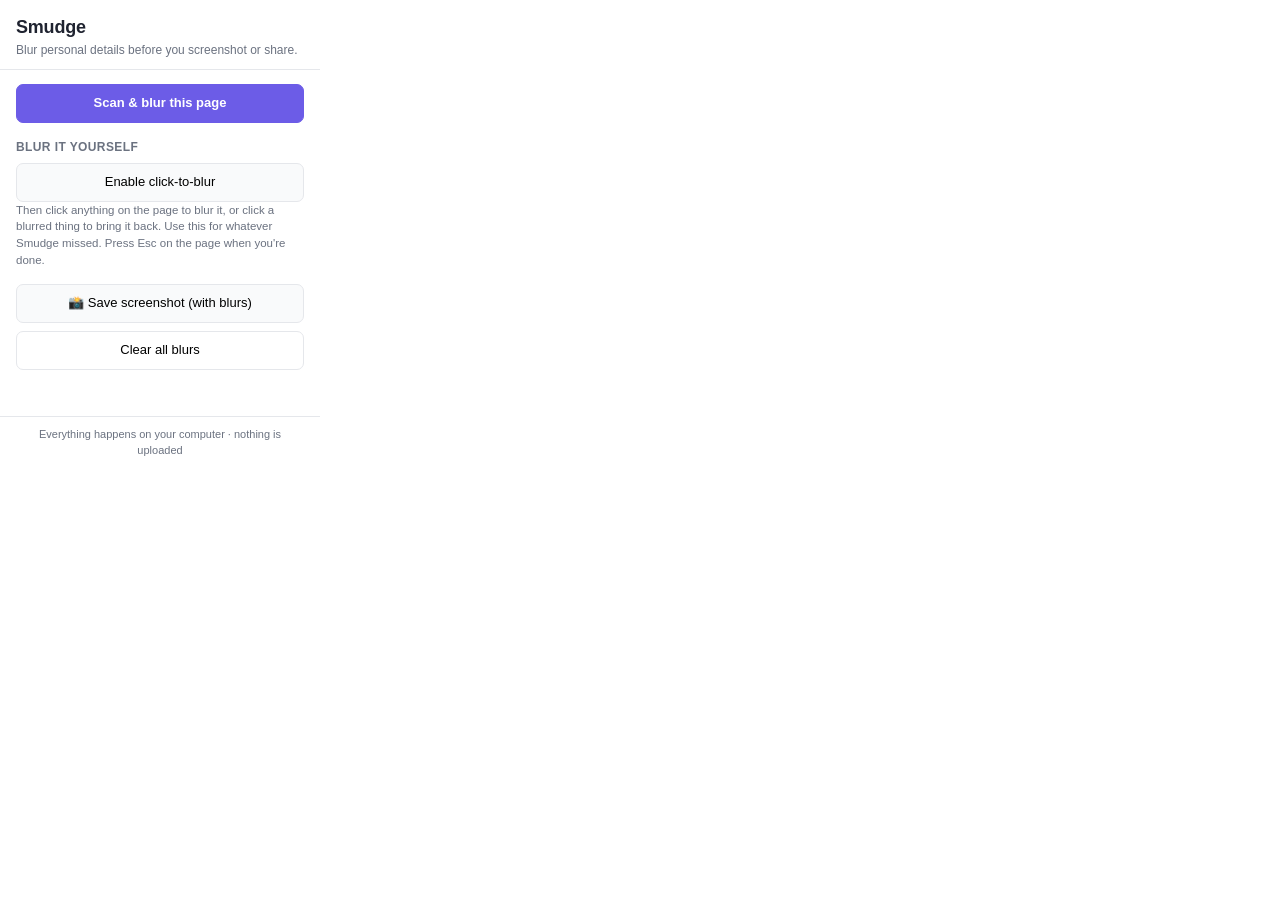
==== popup.html @ a4faa762 "Smudge — blur personal details before you share your screen A Chrome extension (Manifest V3) that fi" ====
<!DOCTYPE html>
<html lang="en">
  <head>
    <meta charset="UTF-8" />
    <meta name="viewport" content="width=device-width, initial-scale=1.0" />
    <link rel="stylesheet" href="popup.css" />
    <title>Smudge</title>
  </head>
  <body>
    <header>
      <h1>Smudge</h1>
      <p class="tagline">Blur personal details before you screenshot or share.</p>
    </header>

    <main>
      <button id="scan" class="primary">Scan &amp; blur this page</button>

      <section id="results" class="hidden">
        <h2>Found on this page</h2>
        <ul id="counts"></ul>
        <p class="note">
          Smudge catches the usual things — email addresses, phone numbers,
          card numbers and Social Security numbers. It will miss names,
          addresses, and anything written in an unusual way.
          <strong>Look over the page yourself before you share it.</strong>
          Untick anything you'd rather leave visible.
        </p>
      </section>

      <section class="manual">
        <h2>Blur it yourself</h2>
        <button id="manual">Enable click-to-blur</button>
        <p class="hint">
          Then click anything on the page to blur it, or click a blurred thing
          to bring it back. Use this for whatever Smudge missed. Press Esc on
          the page when you're done.
        </p>
      </section>

      <section class="actions">
        <button id="screenshot">📸 Save screenshot (with blurs)</button>
        <button id="clear" class="ghost">Clear all blurs</button>
      </section>

      <p id="status" class="status" role="status"></p>
    </main>

    <footer>
      <span>Everything happens on your computer · nothing is uploaded</span>
    </footer>

    <script src="popup.js"></script>
  </body>
</html>
---- popup.css ----
:root {
  --accent: #6c5ce7;
  --accent-dark: #5849c2;
  --bg: #ffffff;
  --fg: #1f2330;
  --muted: #6b7280;
  --border: #e5e7eb;
  --ok: #0a8a4a;
}

* {
  box-sizing: border-box;
}

body {
  width: 320px;
  margin: 0;
  font-family: -apple-system, BlinkMacSystemFont, "Segoe UI", Roboto, sans-serif;
  color: var(--fg);
  background: var(--bg);
  font-size: 13px;
  line-height: 1.45;
}

header {
  padding: 14px 16px 10px;
  border-bottom: 1px solid var(--border);
}

h1 {
  margin: 0;
  font-size: 18px;
  letter-spacing: -0.2px;
}

.tagline {
  margin: 2px 0 0;
  color: var(--muted);
  font-size: 12px;
}

main {
  padding: 14px 16px;
  display: flex;
  flex-direction: column;
  gap: 16px;
}

h2 {
  margin: 0 0 6px;
  font-size: 12px;
  text-transform: uppercase;
  letter-spacing: 0.4px;
  color: var(--muted);
}

button {
  font: inherit;
  cursor: pointer;
  border-radius: 7px;
  border: 1px solid var(--border);
  background: #f9fafb;
  padding: 9px 12px;
  width: 100%;
  transition: background 0.1s ease, border-color 0.1s ease;
}

button:hover {
  background: #f1f2f4;
}

button:disabled {
  opacity: 0.5;
  cursor: not-allowed;
}

button.primary {
  background: var(--accent);
  border-color: var(--accent);
  color: #fff;
  font-weight: 600;
}

button.primary:hover {
  background: var(--accent-dark);
}

button.ghost {
  background: transparent;
}

button.active {
  background: var(--accent);
  border-color: var(--accent);
  color: #fff;
}

ul#counts {
  list-style: none;
  margin: 0 0 8px;
  padding: 0;
  display: flex;
  flex-direction: column;
  gap: 4px;
}

ul#counts li {
  display: flex;
  align-items: center;
  gap: 8px;
  padding: 5px 8px;
  background: #f9fafb;
  border: 1px solid var(--border);
  border-radius: 6px;
}

ul#counts li input {
  margin: 0;
}

ul#counts li .label {
  flex: 1;
}

ul#counts li .count {
  font-variant-numeric: tabular-nums;
  font-weight: 600;
  color: var(--accent);
}

.note,
.hint {
  margin: 0;
  font-size: 11.5px;
  color: var(--muted);
}

.note {
  padding: 8px 10px;
  background: #fff7ed;
  border: 1px solid #fed7aa;
  border-radius: 6px;
  color: #92400e;
}

.actions {
  display: flex;
  flex-direction: column;
  gap: 8px;
}

.status {
  margin: 0;
  min-height: 16px;
  font-size: 12px;
  color: var(--ok);
}

.status.error {
  color: #b91c1c;
}

.hidden {
  display: none;
}

footer {
  padding: 10px 16px;
  border-top: 1px solid var(--border);
  font-size: 11px;
  color: var(--muted);
  text-align: center;
}
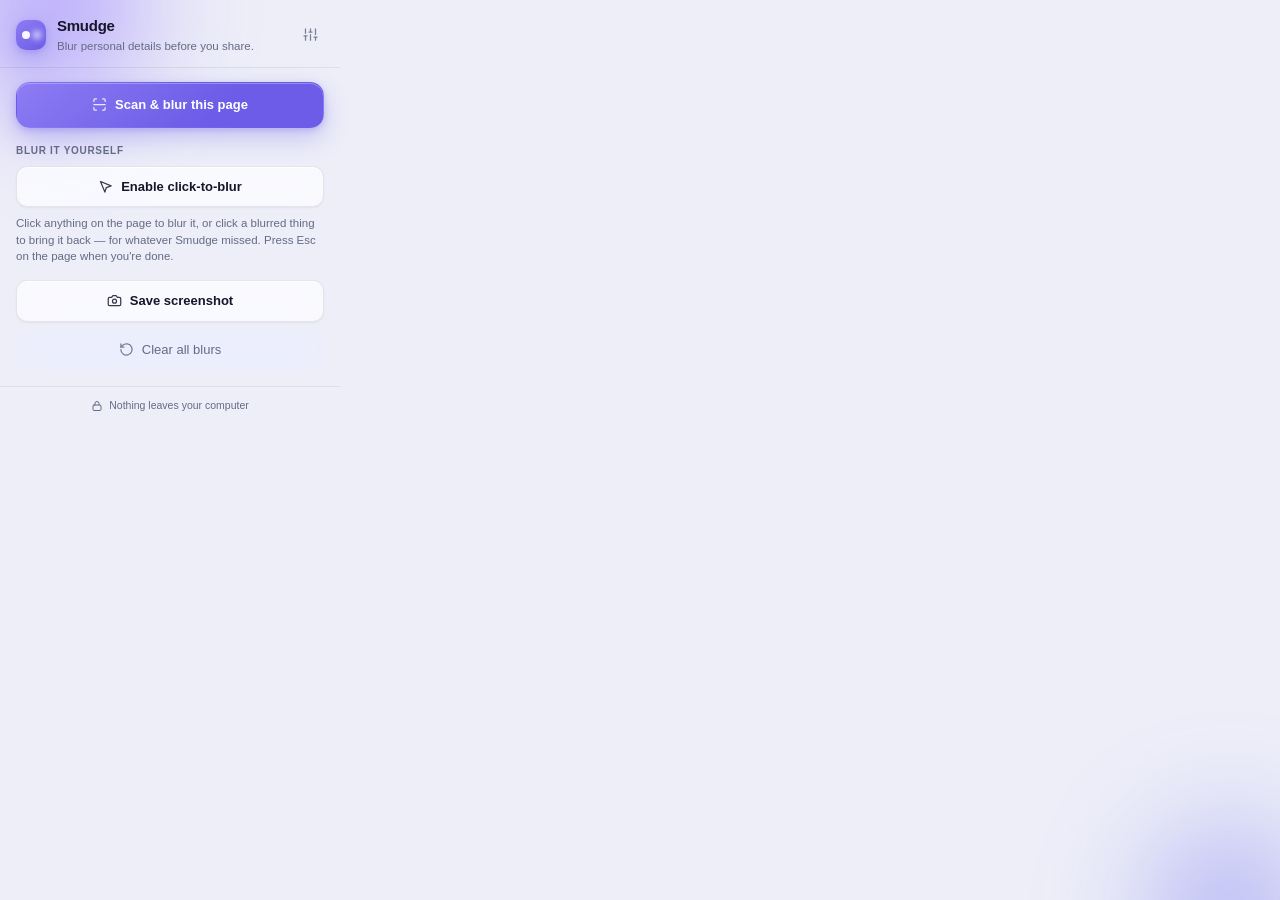
==== commit 12cacbd2: "Rebuild the popup on a glass palette and let people pick a theme The popup was readable but plain. E" ====
--- a/popup.html
+++ b/popup.html
@@ -5,14 +5,27 @@
     <meta name="viewport" content="width=device-width, initial-scale=1.0" />
     <link rel="stylesheet" href="popup.css" />
     <title>Smudge</title>
+    <!-- In <head>: it sets the theme before the first paint. -->
+    <script src="theme.js"></script>
   </head>
   <body>
     <header>
-      <h1>Smudge</h1>
-      <p class="tagline">Blur personal details before you screenshot or share.</p>
+      <span class="mark" aria-hidden="true"></span>
+      <div class="brand">
+        <h1>Smudge</h1>
+        <p class="tagline">Blur personal details before you share.</p>
+      </div>
+      <button id="settings" class="icon-btn" type="button"
+              aria-expanded="false" aria-controls="themes"
+              title="Theme" aria-label="Theme"></button>
     </header>
 
     <main>
+      <section id="themes" class="themes hidden" aria-label="Theme">
+        <h2>Theme</h2>
+        <div id="swatches"></div>
+      </section>
+
       <button id="scan" class="primary">Scan &amp; blur this page</button>
 
       <section id="results" class="hidden">
@@ -20,7 +33,7 @@
         <ul id="counts"></ul>
         <p class="note">
           Smudge catches the usual things — email addresses, phone numbers,
-          card numbers and Social Security numbers. It will miss names,
+          card numbers, payment addresses and ID numbers. It will miss names,
           addresses, and anything written in an unusual way.
           <strong>Look over the page yourself before you share it.</strong>
           Untick anything you'd rather leave visible.
@@ -31,14 +44,14 @@
         <h2>Blur it yourself</h2>
         <button id="manual">Enable click-to-blur</button>
         <p class="hint">
-          Then click anything on the page to blur it, or click a blurred thing
-          to bring it back. Use this for whatever Smudge missed. Press Esc on
-          the page when you're done.
+          Click anything on the page to blur it, or click a blurred thing to
+          bring it back — for whatever Smudge missed. Press Esc on the page
+          when you're done.
         </p>
       </section>
 
       <section class="actions">
-        <button id="screenshot">📸 Save screenshot (with blurs)</button>
+        <button id="screenshot">Save screenshot</button>
         <button id="clear" class="ghost">Clear all blurs</button>
       </section>
 
@@ -46,7 +59,7 @@
     </main>
 
     <footer>
-      <span>Everything happens on your computer · nothing is uploaded</span>
+      <span>Nothing leaves your computer</span>
     </footer>
 
     <script src="popup.js"></script>
--- a/popup.css
+++ b/popup.css
@@ -1,163 +1,718 @@
+/* Smudge popup.
+   Glass needs something to sit on, and a browser popup has no page behind it
+   to borrow from. So the colour is painted here: two blurred orbs behind
+   everything, with every surface above them translucent and backdrop-blurred.
+
+   Colour is in two layers. A *chassis* (light or dark) sets everything that
+   is about contrast — glass alpha, hairlines, shadows, the warning and status
+   colours. A *theme* then sets only hue: accent, text, base and the two orbs.
+   Adding a theme is therefore eight custom properties and a swatch, not a
+   second copy of the stylesheet. --shadow-accent is mixed from --accent at
+   use time, so a theme's glow follows its own accent for free. */
+
+/* --- Chassis: light ------------------------------------------------------- */
+
+:root,
+:root[data-theme="light"],
+:root[data-theme="frost"],
+:root[data-theme="mono"] {
+  color-scheme: light;
+
+  --glass: rgba(255, 255, 255, 0.66);
+  --glass-hi: rgba(255, 255, 255, 0.92);
+  --edge: rgba(21, 22, 42, 0.09);
+  --edge-hi: rgba(255, 255, 255, 0.8);
+  --rule: rgba(21, 22, 42, 0.07);
+
+  --shadow-sm: 0 1px 2px rgba(21, 22, 42, 0.05);
+  --shadow-md: 0 2px 6px rgba(21, 22, 42, 0.06), 0 10px 28px rgba(21, 22, 42, 0.08);
+
+  /* Desaturated sand rather than a loud amber: it still reads as caution
+     without becoming the loudest thing in the popup. */
+  --warn-bg: rgba(252, 243, 226, 0.78);
+  --warn-edge: rgba(201, 158, 86, 0.3);
+  --warn-fg: #7a5415;
+
+  --ok: #0e7a57;
+  --err: #c32a4c;
+}
+
+/* --- Chassis: dark -------------------------------------------------------- */
+
+:root[data-theme="dark"],
+:root[data-theme="aurora"],
+:root[data-theme="nebula"],
+:root[data-theme="ember"] {
+  color-scheme: dark;
+
+  --glass: rgba(255, 255, 255, 0.065);
+  --glass-hi: rgba(255, 255, 255, 0.115);
+  --edge: rgba(255, 255, 255, 0.115);
+  --edge-hi: rgba(255, 255, 255, 0.14);
+  --rule: rgba(255, 255, 255, 0.08);
+
+  --shadow-sm: 0 1px 2px rgba(0, 0, 0, 0.4);
+  --shadow-md: 0 2px 6px rgba(0, 0, 0, 0.35), 0 10px 28px rgba(0, 0, 0, 0.45);
+
+  --warn-bg: rgba(110, 76, 24, 0.24);
+  --warn-edge: rgba(214, 164, 78, 0.26);
+  --warn-fg: #edc485;
+
+  --ok: #3ddba3;
+  --err: #fb7185;
+}
+
+/* Derived from whichever accent the active theme set. */
 :root {
+  --shadow-accent: 0 2px 6px color-mix(in srgb, var(--accent) 28%, transparent),
+    0 10px 24px color-mix(in srgb, var(--accent) 30%, transparent);
+
+  --r-lg: 14px;
+  --r-md: 11px;
+  --r-sm: 9px;
+}
+
+/* --- Themes --------------------------------------------------------------- */
+
+/* Violet on paper. The default, and what "System" shows in a light OS. */
+:root,
+:root[data-theme="light"] {
+  --on-accent: #fff;
   --accent: #6c5ce7;
-  --accent-dark: #5849c2;
-  --bg: #ffffff;
-  --fg: #1f2330;
-  --muted: #6b7280;
-  --border: #e5e7eb;
-  --ok: #0a8a4a;
+  --accent-hi: #8d7cf3;
+  --accent-ink: #46399f;
+  --fg: #15162a;
+  --muted: #646b84;
+  --base: #edeef8;
+  /* Violet and indigo, not violet and teal — a second hue with no job
+     elsewhere in the popup just reads as a stray colour. */
+  --orb-1: radial-gradient(circle, rgba(124, 92, 255, 0.62), transparent 70%);
+  --orb-2: radial-gradient(circle, rgba(99, 102, 241, 0.48), transparent 70%);
+}
+
+/* Not pure black — a few points of violet in the base keeps the glass and the
+   orbs from looking like they are floating on a hole. */
+:root[data-theme="dark"] {
+  --on-accent: #fff;
+  --accent: #8b7bf0;
+  --accent-hi: #a99bf8;
+  --accent-ink: #cabfff;
+  --fg: #eceef8;
+  --muted: #969cb5;
+  --base: #0c0d16;
+  --orb-1: radial-gradient(circle, rgba(124, 92, 255, 0.46), transparent 70%);
+  --orb-2: radial-gradient(circle, rgba(99, 102, 241, 0.34), transparent 70%);
+}
+
+/* Ice: cyan over a cold white. */
+:root[data-theme="frost"] {
+  --on-accent: #fff;
+  --accent: #0b8fd0;
+  --accent-hi: #38bdf8;
+  --accent-ink: #0a5880;
+  --fg: #0e1b26;
+  --muted: #5a7083;
+  --base: #e8f1f9;
+  --orb-1: radial-gradient(circle, rgba(56, 189, 248, 0.6), transparent 70%);
+  --orb-2: radial-gradient(circle, rgba(45, 212, 191, 0.45), transparent 70%);
+}
+
+/* No hue at all. The accent is near-black, so the primary button reads as
+   ink on paper — the most minimal the popup gets. */
+:root[data-theme="mono"] {
+  --on-accent: #fff;
+  --accent: #23242f;
+  --accent-hi: #3d3f4e;
+  --accent-ink: #23242f;
+  --fg: #16171f;
+  --muted: #6b6e7c;
+  --base: #efeff1;
+  --orb-1: radial-gradient(circle, rgba(118, 120, 134, 0.42), transparent 70%);
+  --orb-2: radial-gradient(circle, rgba(88, 92, 108, 0.32), transparent 70%);
+}
+
+/* Mint and violet over a green-black. */
+:root[data-theme="aurora"] {
+  --on-accent: #042a24;
+  --accent: #2dd4bf;
+  --accent-hi: #5eead4;
+  --accent-ink: #9cf0e0;
+  --fg: #e6f5f0;
+  --muted: #88a59e;
+  --base: #07130f;
+  --orb-1: radial-gradient(circle, rgba(45, 212, 191, 0.44), transparent 70%);
+  --orb-2: radial-gradient(circle, rgba(124, 92, 255, 0.34), transparent 70%);
+}
+
+/* Fuchsia and indigo over a purple-black. */
+:root[data-theme="nebula"] {
+  --on-accent: #260a3a;
+  --accent: #c084fc;
+  --accent-hi: #d8b4fe;
+  --accent-ink: #e9d5ff;
+  --fg: #f0eaf8;
+  --muted: #a398b5;
+  --base: #0a0714;
+  --orb-1: radial-gradient(circle, rgba(217, 70, 239, 0.42), transparent 70%);
+  --orb-2: radial-gradient(circle, rgba(79, 70, 229, 0.44), transparent 70%);
+}
+
+/* Amber and rose over a warm charcoal — the one warm theme. */
+:root[data-theme="ember"] {
+  --on-accent: #2b1304;
+  --accent: #fb923c;
+  --accent-hi: #fdba74;
+  --accent-ink: #fed7aa;
+  --fg: #f7ece5;
+  --muted: #b2988a;
+  --base: #130c09;
+  --orb-1: radial-gradient(circle, rgba(251, 146, 60, 0.4), transparent 70%);
+  --orb-2: radial-gradient(circle, rgba(244, 63, 94, 0.34), transparent 70%);
+}
+
+/* "System" is the absence of a theme, so the OS decides which chassis and
+   which of the two default themes applies. */
+@media (prefers-color-scheme: dark) {
+  :root:not([data-theme]) {
+    color-scheme: dark;
+
+    --glass: rgba(255, 255, 255, 0.065);
+    --glass-hi: rgba(255, 255, 255, 0.115);
+    --edge: rgba(255, 255, 255, 0.115);
+    --edge-hi: rgba(255, 255, 255, 0.14);
+    --rule: rgba(255, 255, 255, 0.08);
+
+    --shadow-sm: 0 1px 2px rgba(0, 0, 0, 0.4);
+    --shadow-md: 0 2px 6px rgba(0, 0, 0, 0.35), 0 10px 28px rgba(0, 0, 0, 0.45);
+
+    --warn-bg: rgba(110, 76, 24, 0.24);
+    --warn-edge: rgba(214, 164, 78, 0.26);
+    --warn-fg: #edc485;
+
+    --ok: #3ddba3;
+    --err: #fb7185;
+
+    --on-accent: #fff;
+    --accent: #8b7bf0;
+    --accent-hi: #a99bf8;
+    --accent-ink: #cabfff;
+    --fg: #eceef8;
+    --muted: #969cb5;
+    --base: #0c0d16;
+    --orb-1: radial-gradient(circle, rgba(124, 92, 255, 0.46), transparent 70%);
+    --orb-2: radial-gradient(circle, rgba(99, 102, 241, 0.34), transparent 70%);
+  }
 }
 
 * {
   box-sizing: border-box;
 }
 
+html {
+  background: var(--base);
+}
+
 body {
-  width: 320px;
+  width: 340px;
   margin: 0;
-  font-family: -apple-system, BlinkMacSystemFont, "Segoe UI", Roboto, sans-serif;
+  position: relative;
+  background: transparent;
   color: var(--fg);
-  background: var(--bg);
+  font-family: ui-sans-serif, -apple-system, BlinkMacSystemFont, "Segoe UI",
+    Roboto, sans-serif;
   font-size: 13px;
-  line-height: 1.45;
-}
+  line-height: 1.5;
+  -webkit-font-smoothing: antialiased;
+}
+
+/* The light under the glass. */
+body::before,
+body::after {
+  content: "";
+  position: fixed;
+  z-index: -1;
+  border-radius: 50%;
+  filter: blur(46px);
+  pointer-events: none;
+}
+
+body::before {
+  width: 280px;
+  height: 280px;
+  top: -130px;
+  left: -90px;
+  background: var(--orb-1);
+}
+
+body::after {
+  width: 260px;
+  height: 260px;
+  bottom: -140px;
+  right: -80px;
+  background: var(--orb-2);
+}
+
+header,
+main,
+footer {
+  position: relative;
+}
+
+/* --- Header --------------------------------------------------------------- */
 
 header {
-  padding: 14px 16px 10px;
-  border-bottom: 1px solid var(--border);
+  display: flex;
+  align-items: center;
+  gap: 11px;
+  padding: 15px 16px 13px;
+  border-bottom: 1px solid var(--rule);
+}
+
+.mark {
+  position: relative;
+  flex: none;
+  width: 30px;
+  height: 30px;
+  border-radius: 10px;
+  background: linear-gradient(145deg, var(--accent-hi), var(--accent));
+  box-shadow: var(--shadow-accent);
+  overflow: hidden;
+}
+
+/* A sharp dot losing itself in a blur — the whole extension in 10px. */
+.mark::before,
+.mark::after {
+  content: "";
+  position: absolute;
+  top: 50%;
+  width: 8px;
+  height: 8px;
+  margin-top: -4px;
+  border-radius: 50%;
+  background: var(--on-accent);
+}
+
+.mark::before {
+  left: 6px;
+  opacity: 0.95;
+}
+
+.mark::after {
+  right: 5px;
+  filter: blur(3px);
+  opacity: 0.85;
+}
+
+.brand {
+  flex: 1;
+  min-width: 0;
 }
 
 h1 {
   margin: 0;
-  font-size: 18px;
-  letter-spacing: -0.2px;
+  font-size: 15px;
+  font-weight: 650;
+  letter-spacing: -0.25px;
 }
 
 .tagline {
-  margin: 2px 0 0;
+  margin: 1px 0 0;
   color: var(--muted);
-  font-size: 12px;
-}
+  font-size: 11.5px;
+  line-height: 1.35;
+}
+
+/* The settings button opts out of the full-width button shape. */
+.icon-btn {
+  flex: none;
+  width: 28px;
+  height: 28px;
+  padding: 0;
+  border-radius: var(--r-sm);
+  color: var(--muted);
+  background: transparent;
+  border-color: transparent;
+  box-shadow: none;
+  -webkit-backdrop-filter: none;
+  backdrop-filter: none;
+}
+
+.icon-btn:hover {
+  color: var(--fg);
+  background: var(--glass);
+  border-color: var(--edge);
+  transform: none;
+  box-shadow: var(--shadow-sm);
+}
+
+.icon-btn::before {
+  width: 16px;
+  height: 16px;
+  opacity: 1;
+  --icon: url("data:image/svg+xml,%3Csvg xmlns='http://www.w3.org/2000/svg' viewBox='0 0 24 24' fill='none' stroke='white' stroke-width='2' stroke-linecap='round' stroke-linejoin='round'%3E%3Cpath d='M4 21v-7M4 10V3M12 21v-9M12 8V3M20 21v-5M20 12V3M1.5 14h5M9.5 8h5M17.5 16h5'/%3E%3C/svg%3E");
+}
+
+.icon-btn[aria-expanded="true"] {
+  color: var(--accent);
+  background: color-mix(in srgb, var(--accent) 12%, transparent);
+}
+
+/* --- Theme picker --------------------------------------------------------- */
+
+.themes {
+  padding: 11px 12px 12px;
+  background: var(--glass);
+  border: 1px solid var(--edge);
+  border-radius: var(--r-md);
+  -webkit-backdrop-filter: blur(14px) saturate(160%);
+  backdrop-filter: blur(14px) saturate(160%);
+  box-shadow: var(--shadow-sm), inset 0 1px 0 var(--edge-hi);
+  animation: rise 0.16s ease;
+}
+
+@keyframes rise {
+  from {
+    opacity: 0;
+    transform: translateY(-4px);
+  }
+}
+
+#swatches {
+  display: grid;
+  grid-template-columns: repeat(4, 1fr);
+  gap: 8px 7px;
+}
+
+/* Swatches are buttons too, so most of the button chrome has to come back off. */
+.swatch {
+  flex-direction: column;
+  gap: 5px;
+  width: auto;
+  padding: 0;
+  border: 0;
+  border-radius: 0;
+  background: none;
+  box-shadow: none;
+  -webkit-backdrop-filter: none;
+  backdrop-filter: none;
+  font-weight: 500;
+  color: var(--muted);
+}
+
+.swatch:hover {
+  background: none;
+  box-shadow: none;
+  color: var(--fg);
+  transform: translateY(-1px);
+}
+
+.chip {
+  width: 100%;
+  height: 32px;
+  border-radius: 8px;
+  background: var(--chip);
+  border: 1px solid var(--edge);
+  box-shadow: var(--shadow-sm);
+  position: relative;
+  transition: box-shadow 0.14s ease;
+}
+
+.swatch[aria-pressed="true"] .chip {
+  box-shadow: 0 0 0 2px var(--base), 0 0 0 4px var(--accent);
+}
+
+/* The tick only shows on the chosen one. */
+.swatch[aria-pressed="true"] .chip::after {
+  content: "";
+  position: absolute;
+  inset: 0;
+  background: rgba(0, 0, 0, 0.34);
+  border-radius: inherit;
+  -webkit-mask: var(--tick) center / 15px 15px no-repeat;
+  mask: var(--tick) center / 15px 15px no-repeat;
+  --tick: url("data:image/svg+xml,%3Csvg xmlns='http://www.w3.org/2000/svg' viewBox='0 0 24 24' fill='none' stroke='white' stroke-width='3' stroke-linecap='round' stroke-linejoin='round'%3E%3Cpath d='m5 13 4 4L19 7'/%3E%3C/svg%3E");
+}
+
+.swatch .name {
+  font-size: 9.5px;
+  letter-spacing: 0.1px;
+}
+
+/* Each chip previews its own theme: the two orb hues falling to its base. */
+.swatch[data-theme="system"] { --chip: linear-gradient(135deg, #edeef8 0 50%, #0c0d16 50% 100%); }
+.swatch[data-theme="light"] { --chip: linear-gradient(140deg, #a99bf8, #c9c5f6 55%, #edeef8); }
+.swatch[data-theme="dark"] { --chip: linear-gradient(140deg, #8b7bf0, #4a42a0 55%, #0c0d16); }
+.swatch[data-theme="frost"] { --chip: linear-gradient(140deg, #38bdf8, #7fd8d0 55%, #e8f1f9); }
+.swatch[data-theme="mono"] { --chip: linear-gradient(140deg, #4a4c5c, #9b9ea8 55%, #efeff1); }
+.swatch[data-theme="aurora"] { --chip: linear-gradient(140deg, #5eead4, #5a52c8 55%, #07130f); }
+.swatch[data-theme="nebula"] { --chip: linear-gradient(140deg, #e879f9, #5b55d6 55%, #0a0714); }
+.swatch[data-theme="ember"] { --chip: linear-gradient(140deg, #fdba74, #d94a63 55%, #130c09); }
+
+/* --- Layout --------------------------------------------------------------- */
 
 main {
-  padding: 14px 16px;
+  padding: 14px 16px 16px;
   display: flex;
   flex-direction: column;
-  gap: 16px;
+  gap: 15px;
 }
 
 h2 {
-  margin: 0 0 6px;
-  font-size: 12px;
+  margin: 0 0 8px;
+  font-size: 10px;
+  font-weight: 650;
   text-transform: uppercase;
-  letter-spacing: 0.4px;
+  letter-spacing: 0.7px;
   color: var(--muted);
 }
+
+/* --- Buttons -------------------------------------------------------------- */
 
 button {
   font: inherit;
+  font-weight: 550;
+  color: inherit;
   cursor: pointer;
-  border-radius: 7px;
-  border: 1px solid var(--border);
-  background: #f9fafb;
-  padding: 9px 12px;
   width: 100%;
-  transition: background 0.1s ease, border-color 0.1s ease;
+  padding: 10px 14px;
+  display: flex;
+  align-items: center;
+  justify-content: center;
+  gap: 8px;
+  border: 1px solid var(--edge);
+  border-radius: var(--r-md);
+  background: var(--glass);
+  -webkit-backdrop-filter: blur(14px) saturate(160%);
+  backdrop-filter: blur(14px) saturate(160%);
+  box-shadow: var(--shadow-sm), inset 0 1px 0 var(--edge-hi);
+  transition: background 0.14s ease, border-color 0.14s ease,
+    transform 0.14s ease, box-shadow 0.14s ease, color 0.14s ease;
+}
+
+#scan::before,
+#manual::before,
+#screenshot::before,
+#clear::before,
+.icon-btn::before {
+  content: "";
+  flex: none;
+  width: 15px;
+  height: 15px;
+  background: currentColor;
+  -webkit-mask: var(--icon) center / contain no-repeat;
+  mask: var(--icon) center / contain no-repeat;
+  opacity: 0.85;
 }
 
 button:hover {
-  background: #f1f2f4;
+  background: var(--glass-hi);
+  transform: translateY(-1px);
+  box-shadow: var(--shadow-md), inset 0 1px 0 var(--edge-hi);
+}
+
+button:active {
+  transform: translateY(0);
+  box-shadow: var(--shadow-sm);
+}
+
+button:focus-visible {
+  outline: 2px solid var(--accent);
+  outline-offset: 2px;
 }
 
 button:disabled {
-  opacity: 0.5;
+  opacity: 0.45;
   cursor: not-allowed;
+  transform: none;
 }
 
 button.primary {
-  background: var(--accent);
-  border-color: var(--accent);
-  color: #fff;
+  color: var(--on-accent);
   font-weight: 600;
+  padding: 12px 14px;
+  border-color: transparent;
+  border-radius: var(--r-lg);
+  background: linear-gradient(140deg, var(--accent-hi), var(--accent) 65%);
+  box-shadow: var(--shadow-accent), inset 0 1px 0 rgba(255, 255, 255, 0.28);
 }
 
 button.primary:hover {
-  background: var(--accent-dark);
+  background: linear-gradient(140deg, var(--accent-hi), var(--accent-hi) 90%);
+  box-shadow: var(--shadow-accent), inset 0 1px 0 rgba(255, 255, 255, 0.35);
+}
+
+button.primary::before {
+  opacity: 1;
+}
+
+/* Manual mode, switched on. */
+button.active {
+  color: var(--on-accent);
+  border-color: transparent;
+  background: linear-gradient(140deg, var(--accent-hi), var(--accent) 70%);
+  box-shadow: var(--shadow-accent), inset 0 1px 0 rgba(255, 255, 255, 0.28);
 }
 
 button.ghost {
   background: transparent;
-}
-
-button.active {
-  background: var(--accent);
-  border-color: var(--accent);
-  color: #fff;
-}
+  border-color: transparent;
+  box-shadow: none;
+  color: var(--muted);
+  font-weight: 500;
+}
+
+button.ghost:hover {
+  background: var(--glass);
+  border-color: var(--edge);
+  color: var(--fg);
+  box-shadow: var(--shadow-sm);
+}
+
+#scan {
+  --icon: url("data:image/svg+xml,%3Csvg xmlns='http://www.w3.org/2000/svg' viewBox='0 0 24 24' fill='none' stroke='white' stroke-width='2' stroke-linecap='round' stroke-linejoin='round'%3E%3Cpath d='M3 7V5a2 2 0 0 1 2-2h2'/%3E%3Cpath d='M17 3h2a2 2 0 0 1 2 2v2'/%3E%3Cpath d='M21 17v2a2 2 0 0 1-2 2h-2'/%3E%3Cpath d='M7 21H5a2 2 0 0 1-2-2v-2'/%3E%3Cpath d='M3 12h18'/%3E%3C/svg%3E");
+}
+
+#manual {
+  --icon: url("data:image/svg+xml,%3Csvg xmlns='http://www.w3.org/2000/svg' viewBox='0 0 24 24' fill='none' stroke='white' stroke-width='2' stroke-linecap='round' stroke-linejoin='round'%3E%3Cpath d='m4 4 7 17 2.3-7.3L21 11z'/%3E%3C/svg%3E");
+}
+
+#screenshot {
+  --icon: url("data:image/svg+xml,%3Csvg xmlns='http://www.w3.org/2000/svg' viewBox='0 0 24 24' fill='none' stroke='white' stroke-width='2' stroke-linecap='round' stroke-linejoin='round'%3E%3Cpath d='M14.5 4h-5L7.5 7H4a2 2 0 0 0-2 2v9a2 2 0 0 0 2 2h16a2 2 0 0 0 2-2V9a2 2 0 0 0-2-2h-3.5z'/%3E%3Ccircle cx='12' cy='13' r='3.2'/%3E%3C/svg%3E");
+}
+
+#clear {
+  --icon: url("data:image/svg+xml,%3Csvg xmlns='http://www.w3.org/2000/svg' viewBox='0 0 24 24' fill='none' stroke='white' stroke-width='2' stroke-linecap='round' stroke-linejoin='round'%3E%3Cpath d='M3 12a9 9 0 1 0 3-6.7L3 8'/%3E%3Cpath d='M3 3v5h5'/%3E%3C/svg%3E");
+}
+
+/* --- Results -------------------------------------------------------------- */
 
 ul#counts {
   list-style: none;
-  margin: 0 0 8px;
+  margin: 0 0 9px;
   padding: 0;
   display: flex;
   flex-direction: column;
-  gap: 4px;
+  gap: 5px;
+  /* A page carrying every category at once would push the popup past the
+     600px Chrome allows it, and the note below the list with it. Scroll the
+     list instead. */
+  max-height: 220px;
+  overflow-y: auto;
+  overscroll-behavior: contain;
+}
+
+ul#counts::-webkit-scrollbar {
+  width: 6px;
+}
+
+ul#counts::-webkit-scrollbar-thumb {
+  border-radius: 3px;
+  background: var(--edge);
 }
 
 ul#counts li {
   display: flex;
   align-items: center;
-  gap: 8px;
-  padding: 5px 8px;
-  background: #f9fafb;
-  border: 1px solid var(--border);
-  border-radius: 6px;
+  gap: 9px;
+  padding: 7px 10px;
+  color: var(--muted);
+  background: var(--glass);
+  border: 1px solid var(--edge);
+  border-radius: var(--r-sm);
+  -webkit-backdrop-filter: blur(14px) saturate(160%);
+  backdrop-filter: blur(14px) saturate(160%);
+  box-shadow: inset 0 1px 0 var(--edge-hi);
+  transition: background 0.14s ease;
+}
+
+ul#counts li:hover {
+  background: var(--glass-hi);
 }
 
 ul#counts li input {
   margin: 0;
+  width: 14px;
+  height: 14px;
+  accent-color: var(--accent);
+  cursor: pointer;
 }
 
 ul#counts li .label {
   flex: 1;
+  color: var(--fg);
+  cursor: pointer;
+}
+
+/* Unticked: the type is visible again, so dim the row. */
+ul#counts li:has(input:not(:checked)) {
+  opacity: 0.55;
 }
 
 ul#counts li .count {
   font-variant-numeric: tabular-nums;
-  font-weight: 600;
-  color: var(--accent);
+  font-weight: 650;
+  font-size: 11px;
+  color: var(--accent-ink);
+  background: color-mix(in srgb, var(--accent) 14%, transparent);
+  border-radius: 99px;
+  padding: 1px 8px;
 }
 
 .note,
 .hint {
   margin: 0;
   font-size: 11.5px;
+  line-height: 1.45;
   color: var(--muted);
 }
 
+.hint {
+  margin-top: 8px;
+}
+
 .note {
-  padding: 8px 10px;
-  background: #fff7ed;
-  border: 1px solid #fed7aa;
-  border-radius: 6px;
-  color: #92400e;
-}
+  padding: 9px 11px;
+  color: var(--warn-fg);
+  background: var(--warn-bg);
+  border: 1px solid var(--warn-edge);
+  border-radius: var(--r-sm);
+  -webkit-backdrop-filter: blur(14px);
+  backdrop-filter: blur(14px);
+}
+
+.note strong {
+  font-weight: 650;
+}
+
+/* --- Actions, status, footer ---------------------------------------------- */
 
 .actions {
   display: flex;
   flex-direction: column;
-  gap: 8px;
+  gap: 7px;
 }
 
 .status {
   margin: 0;
-  min-height: 16px;
-  font-size: 12px;
+  padding: 8px 11px;
+  font-size: 11.5px;
   color: var(--ok);
+  background: var(--glass);
+  border: 1px solid var(--edge);
+  border-radius: var(--r-sm);
+  -webkit-backdrop-filter: blur(14px) saturate(160%);
+  backdrop-filter: blur(14px) saturate(160%);
+}
+
+/* Nothing to say yet — don't leave an empty box sitting there. */
+.status:empty {
+  display: none;
 }
 
 .status.error {
-  color: #b91c1c;
+  color: var(--err);
+  background: color-mix(in srgb, var(--err) 9%, transparent);
+  border-color: color-mix(in srgb, var(--err) 22%, transparent);
 }
 
 .hidden {
@@ -165,9 +720,31 @@
 }
 
 footer {
-  padding: 10px 16px;
-  border-top: 1px solid var(--border);
-  font-size: 11px;
+  display: flex;
+  align-items: center;
+  justify-content: center;
+  gap: 6px;
+  padding: 11px 16px 13px;
+  border-top: 1px solid var(--rule);
+  font-size: 10.5px;
   color: var(--muted);
   text-align: center;
 }
+
+footer::before {
+  content: "";
+  flex: none;
+  width: 12px;
+  height: 12px;
+  background: currentColor;
+  -webkit-mask: var(--icon) center / contain no-repeat;
+  mask: var(--icon) center / contain no-repeat;
+  --icon: url("data:image/svg+xml,%3Csvg xmlns='http://www.w3.org/2000/svg' viewBox='0 0 24 24' fill='none' stroke='white' stroke-width='2' stroke-linecap='round' stroke-linejoin='round'%3E%3Crect x='4' y='10' width='16' height='11' rx='2'/%3E%3Cpath d='M8 10V7a4 4 0 0 1 8 0v3'/%3E%3C/svg%3E");
+}
+
+@media (prefers-reduced-motion: reduce) {
+  * {
+    transition: none !important;
+    animation: none !important;
+  }
+}
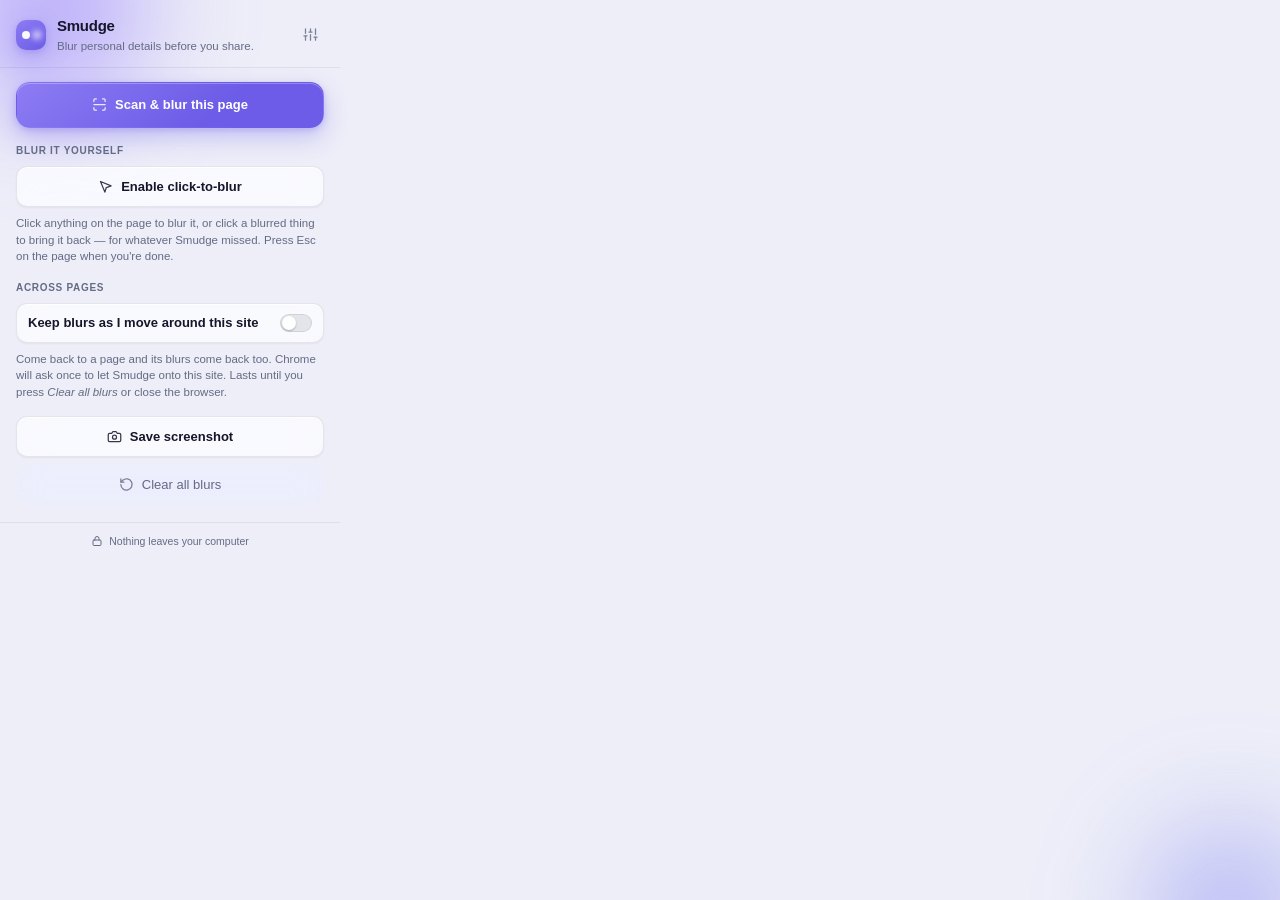
==== commit 73a468e1: "Keep blurs as you move between the pages of a site Blurs lived only in the page they were made on. S" ====
--- a/popup.html
+++ b/popup.html
@@ -50,6 +50,19 @@
         </p>
       </section>
 
+      <section class="keep">
+        <h2>Across pages</h2>
+        <label class="switch-row" for="keep">
+          <span class="switch-label">Keep blurs as I move around this site</span>
+          <input type="checkbox" id="keep" class="switch" role="switch" />
+        </label>
+        <p id="keep-hint" class="hint">
+          Come back to a page and its blurs come back too. Chrome will ask
+          once to let Smudge onto this site. Lasts until you press
+          <em>Clear all blurs</em> or close the browser.
+        </p>
+      </section>
+
       <section class="actions">
         <button id="screenshot">Save screenshot</button>
         <button id="clear" class="ghost">Clear all blurs</button>
@@ -62,6 +75,7 @@
       <span>Nothing leaves your computer</span>
     </footer>
 
+    <script src="site-access.js"></script>
     <script src="popup.js"></script>
   </body>
 </html>
--- a/popup.css
+++ b/popup.css
@@ -684,6 +684,85 @@
   font-weight: 650;
 }
 
+/* --- Keep blurs across pages --------------------------------------------- */
+
+.switch-row {
+  display: flex;
+  align-items: center;
+  gap: 10px;
+  padding: 9px 11px;
+  background: var(--glass);
+  border: 1px solid var(--edge);
+  border-radius: var(--r-md);
+  -webkit-backdrop-filter: blur(14px) saturate(160%);
+  backdrop-filter: blur(14px) saturate(160%);
+  box-shadow: var(--shadow-sm), inset 0 1px 0 var(--edge-hi);
+  cursor: pointer;
+}
+
+.switch-label {
+  flex: 1;
+  font-weight: 550;
+}
+
+/* A checkbox drawn as a switch: same element, same keyboard behaviour. */
+input.switch {
+  appearance: none;
+  -webkit-appearance: none;
+  flex: none;
+  position: relative;
+  width: 32px;
+  height: 18px;
+  margin: 0;
+  border-radius: 99px;
+  background: var(--edge);
+  border: 1px solid var(--edge);
+  cursor: pointer;
+}
+
+input.switch::after {
+  content: "";
+  position: absolute;
+  top: 1px;
+  left: 1px;
+  width: 14px;
+  height: 14px;
+  border-radius: 50%;
+  background: #fff;
+  box-shadow: 0 1px 2px rgba(0, 0, 0, 0.25);
+}
+
+/* Animate only once the popup has drawn itself (popup.js sets data-ready).
+   On a kept site the switch starts on; sliding it there on every open would
+   look like it had just been switched. */
+body[data-ready] input.switch {
+  transition: background 0.14s ease, border-color 0.14s ease;
+}
+
+body[data-ready] input.switch::after {
+  transition: transform 0.14s ease;
+}
+
+input.switch:checked {
+  background: var(--accent);
+  border-color: transparent;
+}
+
+input.switch:checked::after {
+  transform: translateX(14px);
+}
+
+input.switch:focus-visible {
+  outline: 2px solid var(--accent);
+  outline-offset: 2px;
+}
+
+input.switch:disabled,
+.switch-row:has(input:disabled) {
+  cursor: not-allowed;
+  opacity: 0.55;
+}
+
 /* --- Actions, status, footer ---------------------------------------------- */
 
 .actions {
